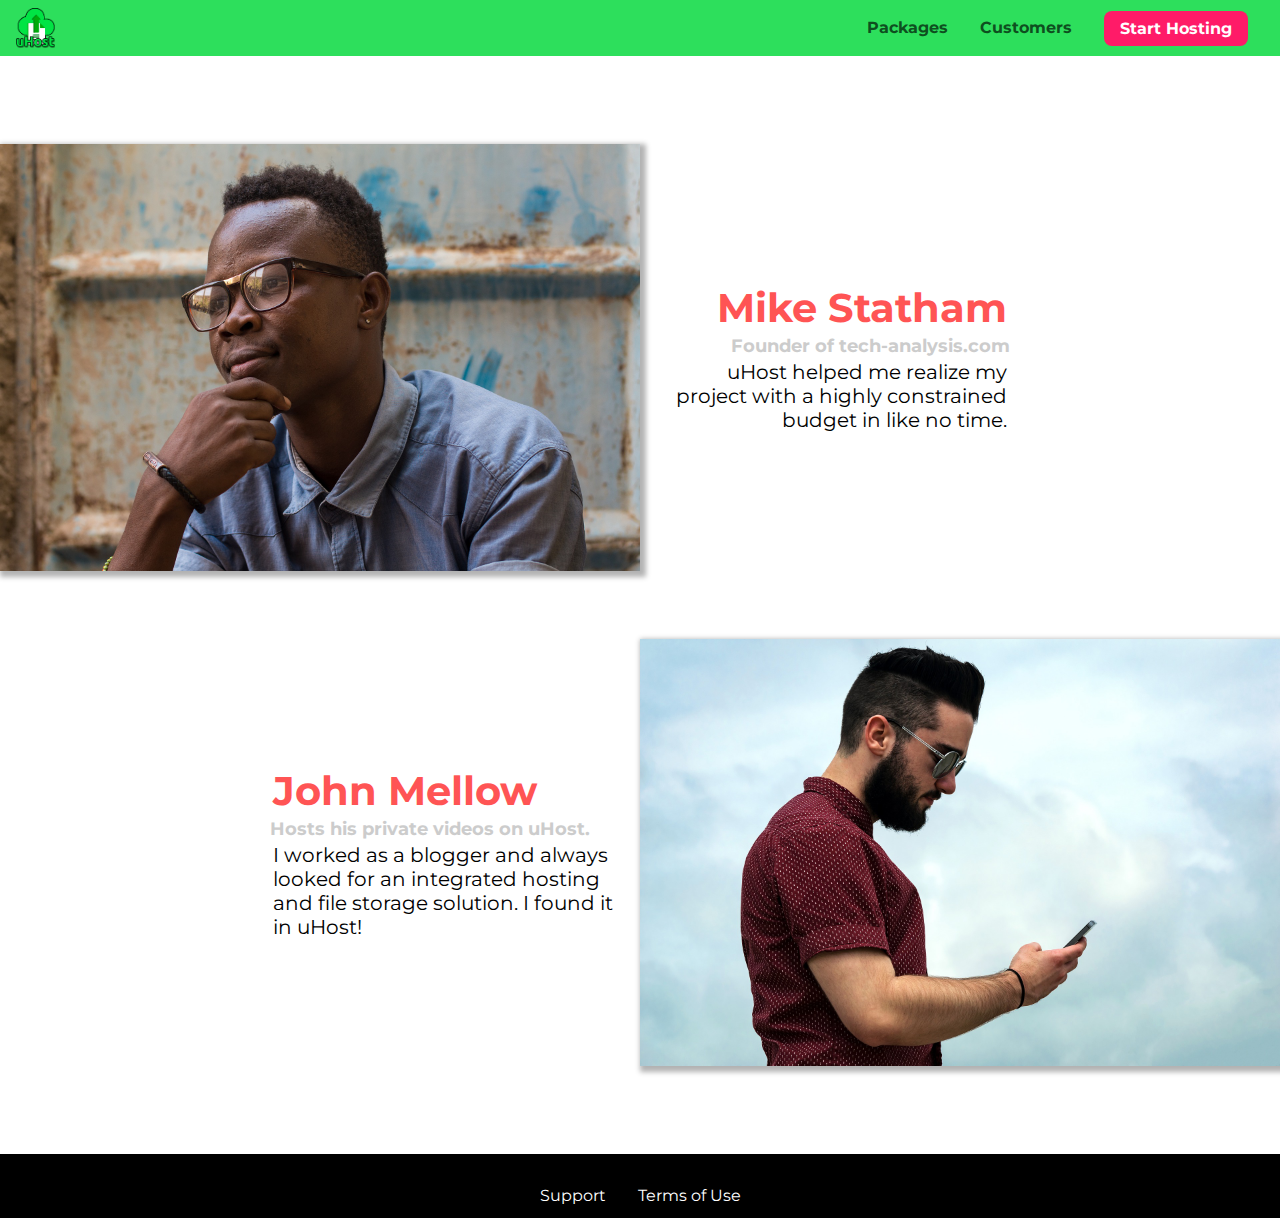
==== customers/index.html @ a53dbe03 "Initial commit add grid, flexBox media queries to project" ====
<!DOCTYPE html>
<html lang="en">

<head>
    <meta charset="UTF-8">
    <meta name="viewport" content="width=device-width, initial-scale=1.0">
    <meta http-equiv="X-UA-Compatible" content="ie=edge">
    <title>uHost Customers</title>
    <link rel="shortcut icon" href="../images/favicon.png">
    <link href="https://fonts.googleapis.com/css?family=Anton|Montserrat:400,700" rel="stylesheet">
    <link rel="stylesheet" href="../shared.css">
    <link rel="stylesheet" href="customers.css">
</head>

<body>
    <div class="back-drop"></div>
    <header class="main-header">
        <div>
            <button class="toggle-button">
                <span class="toggle-button__bar"></span>
                <span class="toggle-button__bar"></span>
                <span class="toggle-button__bar"></span>
            </button>
            <a href="../index.html" class="main-header__brand">
                <img src="../images/uhost-icon.png" alt="uHost - Your favorite hosting company">
            </a>
        </div>
        <nav class="main-nav">
            <ul class="main-nav__items">
                <li class="main-nav__item">
                    <a href="../packages/index.html">Packages</a>
                </li>
                <li class="main-nav__item">
                    <a href="index.html">Customers</a>
                </li>
                <li class="main-nav__item main-nav__item--cta">
                    <a href="../start-hosting/index.html">Start Hosting</a>
                </li>
            </ul>
        </nav>
    </header>
    <nav class="mobile-nav">
        <ul class="mobile-nav__items">
            <li class="mobile-nav__item">
                <a href="../packages/index.html">Packages</a>
            </li>
            <li class="mobile-nav__item">
                <a href="index.html">Customers</a>
            </li>
            <li class="mobile-nav__item mobile-nav__item--cta">
                <a href="../start-hosting/index.html">Start Hosting</a>
            </li>
        </ul>
    </nav>
    <main>
        <div>
            <div class="testimonial" id="customer-1">
                <div class="testimonial__image-container">
                    <img src="../images/customer-1.jpg" alt="Mike Statham - Customer" class="testimonial__image">
                </div>
                <div class="testimonial__info">
                    <h1 class="testimonial__name">Mike Statham</h1>
                    <h2 class="testimonial__subtitle">Founder of
                        <a href="tech-analysis.com">tech-analysis.com</a>
                    </h2>
                    <p class="testimonial__text">uHost helped me realize my project with a highly constrained budget in like no time.</p>
                </div>
            </div>
            <div class="testimonial" id="customer-2">

                <div class="testimonial__info">
                    <h1 class="testimonial__name">John Mellow</h1>
                    <h2 class="testimonial__subtitle">Hosts his private videos on uHost.
                    </h2>
                    <p class="testimonial__text">I worked as a blogger and always looked for an integrated hosting and file storage solution. I found
                        it in uHost!
                    </p>
                </div>
                <div class="testimonial__image-container">
                    <img src="../images/customer-2.jpg" alt="John Mellow - Customer" class="testimonial__image">
                </div>
            </div>
        </div>
    </main>
    <footer class="main-footer">
        <nav>
            <ul class="main-footer__links">
                <li class="main-footer__link">
                    <a href="#">Support</a>
                </li>
                <li class="main-footer__link">
                    <a href="#">Terms of Use</a>
                </li>
            </ul>
        </nav>
    </footer>
    <script src="../shared.js"></script>
</body>

</html>
---- shared.css ----
/*use to apply the box-sizing: border-box; 
  to all box in the html to have fixed dimensions 
  for our boxes*/
  
  * {
    box-sizing: border-box;
}

/*added now*/
html{
    width: 100vw;
}

body {
    font-family: 'Montserrat', sans-serif;
    margin: 0;
    display: grid;
    grid-template-rows: auto 4rem;
    padding-top: 3rem;
}

main{
    min-height: 90vh;
    margin-right: 0%;
}

.back-drop {
    position: fixed;
    background-color: rgba(0, 0, 0, 0.6);
    width: 100%;
    height: 100%;
    top: 0;
    left: 0;
    z-index: 100;
    display: none;
}

.main-header {
    width: 100%;
    background: #2ddf5c;
    padding: 0.5rem 1rem;
    position: fixed; 
    z-index: 102;/*changed here*/
    top: 0px;
    display: flex;
    align-items: center;
    justify-content: space-between;
}

.main-header__brand {
    color: #0e4f1f;
    text-decoration: none;
    font-weight: bold;
}

.main-header__brand img{
    height: 2.5rem;
    vertical-align: middle;
}

.main-nav {
    display: none;
    text-align: right;
    width: fit-content;
    vertical-align: middle;
}

.main-nav__items {
    margin: 0;
    padding: 0;
    list-style: none;
    display: flex;
}

.main-nav__item {
    margin: 0 1rem;
}

.main-nav__item a,
.mobile-nav__item a {
    text-decoration: none;
    color: #0e4f1f;
    font-weight: bold;
    padding: 0.2rem 0;
}

.main-nav__item a:hover,
.main-nav__item a:active{
    color: white;
    border-bottom: 5px solid white;
}

.main-nav__item--cta a ,
.mobile-nav__item--cta a{
    color: white;
    background: #ff1b68;
    padding: 0.5rem 1rem;
    border-radius: 8px;
}

.main-nav__item--cta a:hover,
.main-nav__item--cta a:active ,
.mobile-nav__item--cta a:hover,
.mobile-nav__item--cta a:active {
    color: #ff1b68;
    background: white;
    border: none;
}

.main-footer {
    background: black;
    padding: 2rem;
    margin-top: 1.1875rem;
    height: 2.1875rem;
}

.main-footer__links {
    list-style: none;
    margin: 0;
    padding: 0;
    display: flex;
    justify-content: center;
}

.main-footer__link {
    margin: 0 1rem;
}

.main-footer__link a {
    color: white;
    text-decoration: none;
}

.main-footer__link a:hover,
.main-footer__link a:active {
    color: #ccc;
}

.button {
    background: #0e4f1f;
    color: white;
    font: inherit;
    border: 1.5px solid #0e4f1f;
    padding: 0.5rem;
    border-radius: 8px;
    font-weight: bold;
    cursor: pointer;
}

.button:hover,
.button:active {
    background: white;
    color: #0e4f1f;
}

.button:focus {
    outline: none;
}

/*.button[disabled]{
    cursor: not-allowed;
    border: #a1a1a1;
    background: #ccc;
    color: #a1a1a1;
}*/

.mobile-nav {
    display: none;
    position: fixed;
    z-index: 101;
    top: 0;
    left: 0;
    background: white;
    width: 80%;
    height: 100vh;
  }
  
  .mobile-nav__items {
    width: 90%;
    height: 100%;
    list-style: none;
    margin: 0% auto;
    padding: 0;
    display: flex;
    flex-direction: column;
    align-items: center;
    justify-content: center;
  }
  
  .mobile-nav__item {
    margin: 1rem 0;
  }
  
  .mobile-nav__item a {
    font-size: 1.5rem;
  }

  .toggle-button {
    width: 3rem;
    background: transparent;
    border: none;
    cursor: pointer;
    padding-top: 0;
    padding-bottom: 0;
    vertical-align: middle; 
  }
  
  .toggle-button:focus {
    outline: none;
  }
  
  .toggle-button__bar {
    width: 100%;
    height: 0.2rem;
    background: black;
    display: block;
    margin: 0.6rem 0;
  }

  .open{
    display: block !important;
  }

  .close{
    display: none;
  }
  
  @media (min-width: 41.625rem){
    .main-nav {
        display: flex;  
        width: fit-content;
    
    }

    .toggle-button{
        display: none;
    }

  }
---- customers/customers.css ----
*{
    box-sizing: border-box;
}

.testimonial {
    font-size: 1.25rem;
  }
  
  .testimonial__list {
    width: 80%;
    margin: auto;
  }

  /* pseudo-selector to make sure that the first testimonial 
  container has a top margin of 96px not the others just the first.*/
  
  .testimonial:first-of-type {
    margin-top: 6rem;
  }

  .testimonial__image-container {
    width: 100%;
    max-width: 40rem;
    vertical-align: middle;
    box-shadow: 3px 3px 5px 3px rgba(0,0,0,0.3);
    margin: 0 8px;
  }

  .testimonial__image {
    width: 100%;
    vertical-align: top;
  }
  
  .testimonial__info {
    text-align: left;
    padding: 0.7rem;
  }
  
  #customer-2.testimonial {
    text-align: right;
  }
  
  /*#customer-2 .testimonial__info {
    text-align: left;
  }*/
  
  .testimonial__name {
    margin: 0.1875rem;
    color: #ff5454;
  }
  
  .testimonial__subtitle {
    margin: 0;
    font-size: 1.125rem;
    color: #ccc;
  }
  
  .testimonial__subtitle a {
    color: inherit;
    text-decoration: none;
  }
  
  .testimonial__subtitle a:hover,
  .testimonial__subtitle a:active {
    color: #7a7a7a;
  }
  
  .testimonial__text {
    margin: 0.1875rem;
  }
  
  @media (min-width: 41.625rem) {

    .testimonial__info {
      text-align: right;
      padding: 0.875rem;
      width: 30%;
    }

    .testimonial__image-container {
      margin: 0%;
      width: 66%;
    }

    .testimonial {
      margin: 4.3rem 0;
      max-width: 93.75rem;
      display: flex;
      align-items: center;
      justify-content: flex-start;
    }

    #customer-2 {
      justify-content: flex-end;
    }

    .testimonial__info {
      text-align: right;
      padding: 0.875rem;
    }

    #customer-2 .testimonial__info {
    text-align: left;
    }

    #customer-1 .testimonial__info {
      text-align: right;
      }

      main + div {
        display: flex;
        flex-direction: column;
      }
  }
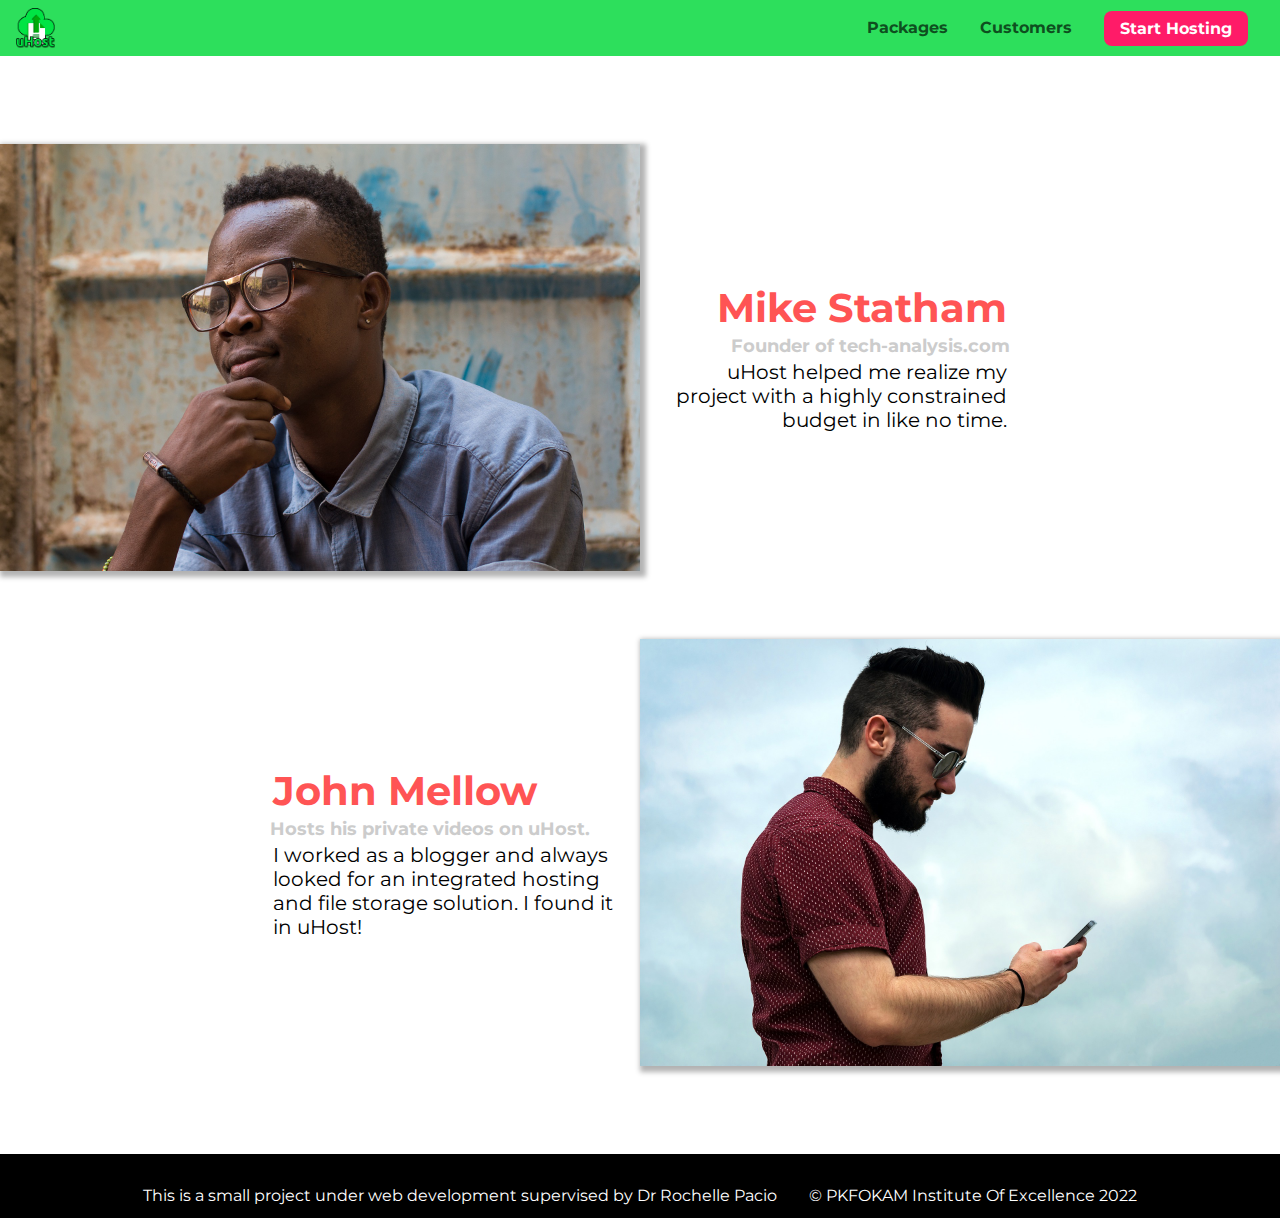
==== commit cb243b9a: "Update index.html" ====
--- a/customers/index.html
+++ b/customers/index.html
@@ -86,10 +86,10 @@
         <nav>
             <ul class="main-footer__links">
                 <li class="main-footer__link">
-                    <a href="#">Support</a>
+                    <a href="#">This is a small project under web development supervised by Dr Rochelle Pacio</a>
                 </li>
                 <li class="main-footer__link">
-                    <a href="#">Terms of Use</a>
+                    <a href="#">&copy PKFOKAM Institute Of Excellence 2022</a>
                 </li>
             </ul>
         </nav>
@@ -97,4 +97,4 @@
     <script src="../shared.js"></script>
 </body>
 
-</html>+</html>
